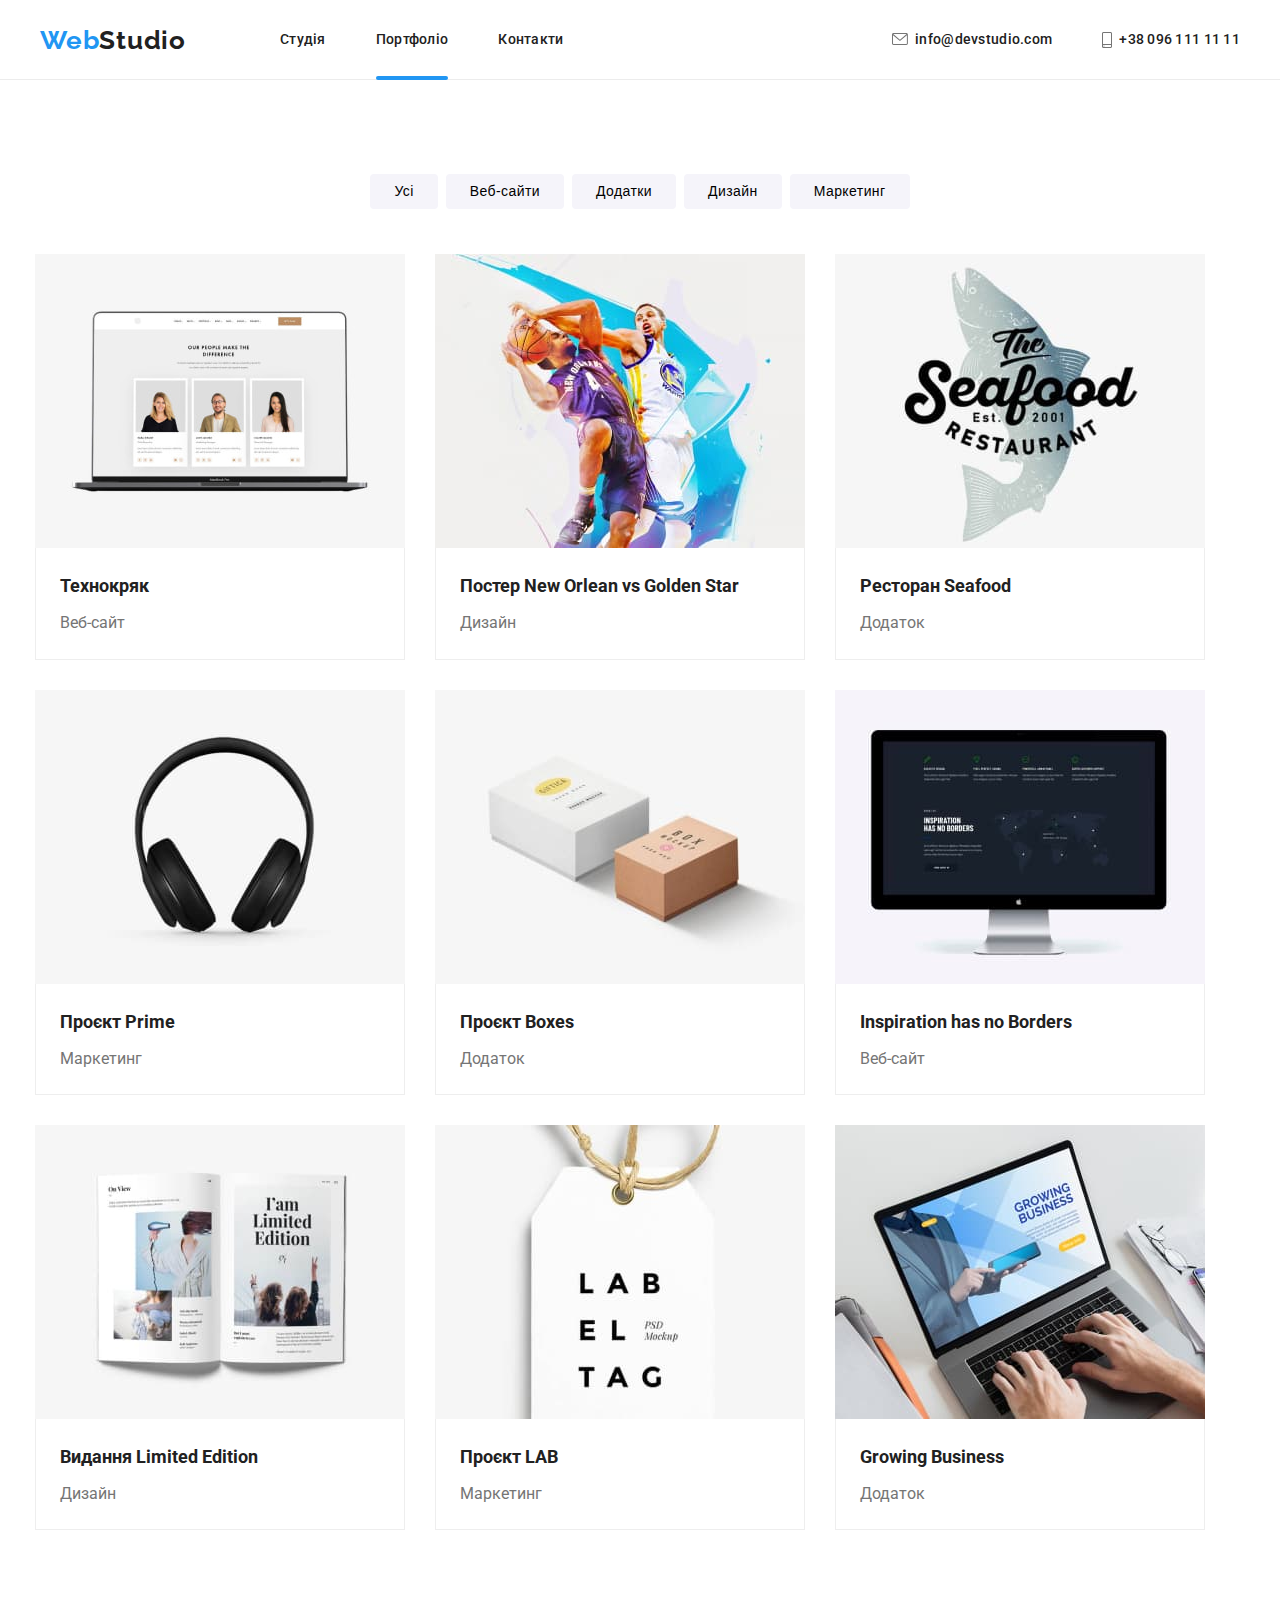
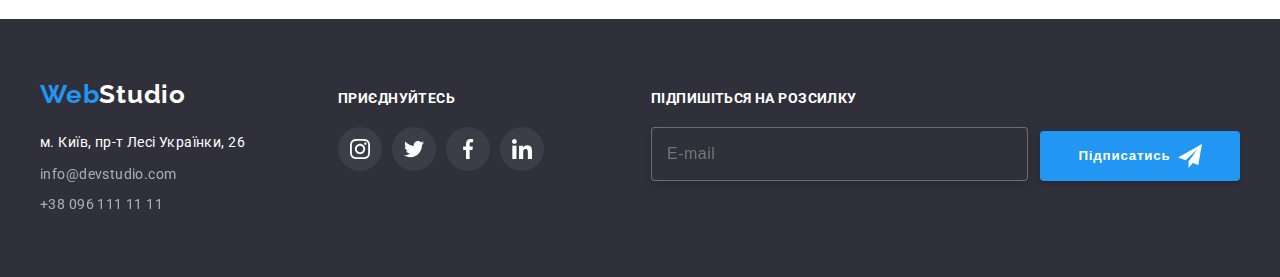
==== portfolio.html @ 6159f924 "Add files via upload" ====
<!DOCTYPE html>
<html lang="uk">
  <head>
    <meta charset="UTF-8" />
    <meta http-equiv="X-UA-Compatible" content="IE=edge" />
    <meta name="viewport" content="width=device-width, initial-scale=1.0" />
    <link rel="stylesheet" href="https://cdnjs.cloudflare.com/ajax/libs/modern-normalize/1.1.0/modern-normalize.min.css" integrity="sha512-wpPYUAdjBVSE4KJnH1VR1HeZfpl1ub8YT/NKx4PuQ5NmX2tKuGu6U/JRp5y+Y8XG2tV+wKQpNHVUX03MfMFn9Q==" crossorigin="anonymous" referrerpolicy="no-referrer" />
    <link rel="preconnect" href="https://fonts.googleapis.com" />
    <link rel="preconnect" href="https://fonts.gstatic.com" crossorigin />
    <link
      href="https://fonts.googleapis.com/css2?family=Raleway:wght@700&family=Roboto:wght@400;500;700;900&display=swap"
      rel="stylesheet"
    />
    <link rel="stylesheet" href="css/main.css" />
    <link rel="stylesheet" href="css/sasscomponents/page-header.css" />
    <link rel="stylesheet" href="css/sasscomponents/page-footer.css" />
    
    <title>portfolio__filter_btn</title>
  </head>
  <body>
    <header class="header">
      <div class="container">
        <a class="head__logo" href="index.html"
          ><span class="head__span_logo">Web</span>Studio</a
        >
        <nav class="nav">
          <ul class="nav__list">
            <li class="nav__list-item">
              <a href="index.html " class="nav__link">Студія</a>
            </li>
            <li class="nav__list-item">
              <a href="portfolio.html" class="head__activity nav__link">Портфоліо</a>
            </li>
            <li class="nav__list-item">
              <a href="#contacts" class="nav__link">Контакти</a>
            </li>
          </ul>
        </nav>
        <ul class="head__contacts_list">
          <li class="head__list-item_contacts">
            <a class="head__contacts_link" href="mailto:info@devstudio.com">
              <svg class="head__mail_icon" height="12px" width="16px">
                <use href="./image/sprait_new.svg#icon-envelope"></use>
              </svg>
              info@devstudio.com</a
            >
          </li>
          <li class="head__list-item_contacts">
            <a class="head__contacts_link" href="tel:+380961111111">
              <svg class="head__tel_icon" height="16px" width="10px">
                <use href="./image/sprait_new.svg#icon-smartphone"></use>
              </svg>
              +38 096 111 11 11</a
            >
          </li>
        </ul>
      </div>
    </header>
    <main class="main">

        <section class="project__section section">
          <div class="container">
          <ul class="project__list_filter">
            <li class="filter__list-item">
              <button id="filter__btn_all" class="portfolio__filter_btn"type="button">
                Усі
              </button>
            </li>
            <li class="filter__list-item">
              <button id="filter__btn_web" class="portfolio__filter_btn" type="button">
                Веб-сайти
              </button>
            </li>
            <li class="filter__list-item">
              <button id="filter__btn_app" class="portfolio__filter_btn" type="button">
                Додатки
              </button>
            </li>
            <li class="filter__list-item">
              <button id="filter__btn_design" class="portfolio__filter_btn" type="button">
                Дизайн
              </button>
              </li>
            <li class="filter__list-item">
              <button id="filter__btn_marketing" class="portfolio__filter_btn" type="button">
                Маркетинг
              </button>
            </li>
          </ul>
          <ul class="project__list">
            <li class="project__list-item">
              <a href="#">
              <div class="project__hover_block">
                <img class="project__img"
                  src="image/project1.jpg"
                  alt="image"
                  width="370"
                  height="294"
                />
                <p class="project__hover_discription">
                     Ресурс пропонує комплексні пропозиції з різним рівнем функціоналу та сервісів.
                     Все це дозволить відвідувачу отримати вичерпні відомості про компанію чи приватну особу.
                  </p></div>
                <div class="project__block_text"> 
                  <h3 class="project__title">Технокряк</h3>
                <p class="project__discription">Веб-сайт</p></div>
              </a>
            </li>
            <li class="project__list-item">
              <a href="#">
                <div class="project__hover_block">
                  <img class="project__img"
                    src="image/project2.jpg"
                    alt="image"
                    width="370"
                    height="294"
                  />
                    <p class="project__hover_discription">
                    </p>
                  </div>
                <div class="project__block_text"> <h3 class="project__title">Постер New Orlean vs Golden Star</h3>
                <p class="project__discription">Дизайн</p></div>
              </a>
            </li>
            <li class="project__list-item">
              <a href="#">
                <div class="project__hover_block">
                  <img class="project__img"
                    src="image/project3.jpg"
                    alt="image"
                    width="370"
                    height="294"
                    />
<p class="project__hover_discription">
</p></div>
                <div class="project__block_text"><h3 class="project__title">Ресторан Seafood</h3>
                <p class="project__discription">Додаток</p></div>
              </a>
            </li>
            <li class="project__list-item">
              <a href="#">
                <div class="project__hover_block">
                  <img class="project__img"
                    src="image/project4.jpg"
                    alt="image"
                    width="370"
                    height="294"
                  />
<p class="project__hover_discription">
</p></div>
                <div class="project__block_text"><h3 class="project__title">Проєкт Prime</h3>
                <p class="project__discription">Маркетинг</p></div>
              </a>
            </li>
            <li class="project__list-item">
              <a href="#">
                <div class="project__hover_block">
                  <img class="project__img"
                    src="image/project5.jpg"
                    alt="image"
                    width="370"
                    height="294"
                  />
<p class="project__hover_discription">
</p></div>
                <div class="project__block_text"><h3 class="project__title">Проєкт Boxes</h3>
                <p class="project__discription">Додаток</p></div>
              </a>
            </li>
            <li class="project__list-item">
              <a href="#">
                <div class="project__hover_block">
                  <img class="project__img"
                    src="image/project6.jpg"
                    alt="image"
                    width="370"
                    height="294"
                  />
<p class="project__hover_discription">
</p></div>
                <div class="project__block_text"><h3 class="project__title">Inspiration has no Borders</h3>
                <p class="project__discription">Веб-сайт</p></div>
              </a>
            </li>
            <li class="project__list-item">
              <a href="#">
                <div class="project__hover_block">
                  <img class="project__img"
                    src="image/project7.jpg"
                    alt="image"
                    width="370"
                    height="294"
                  />
<p class="project__hover_discription">
</p></div>
                <div class="project__block_text"><h3 class="project__title">Видання Limited Edition</h3>
                <p class="project__discription">Дизайн</p></div>
              </a>
            </li>
            <li class="project__list-item">
              <a href="#">
                <div class="project__hover_block">
                  <img class="project__img"
                    src="image/project8.jpg"
                    alt="image"
                    width="370"
                    height="294"
                  />
<p class="project__hover_discription">
</p></div>
                <div class="project__block_text"><h3 class="project__title">Проєкт LAB</h3>
                <p class="project__discription">Маркетинг</p></div>
              </a>
            </li>
            <li class="project__list-item">
              <a href="#">
                <div class="project__hover_block">
                  <img class="project__img"
                    src="image/project9.jpg"
                    alt="image"
                    width="370"
                    height="294"
                  />
<p class="project__hover_discription">
</p></div>
                <div class="project__block_text"><h3 class="project__title">Growing Business</h3>
                <p class="project__discription">Додаток</p></div>
              </a>
            </li>
          </ul>
          </div>
        </section>
      </div>
    </main>
    <footer class="footer">
      <div class="container">
        <div class="footer__first_content">
          <a class="footer__logo" href="index.html"
            ><span class="footer__span_logo">Web</span>Studio</a
          >

          <address class="footer__address">
            <ul class="footer__address_list">
              <li class="address__list-item">
                <a
                  class="footer__address_link"
                  href="https://goo.gl/maps/acpGFTv24inK1z5D9"
                >
                  м. Київ, пр-т Лесі Українки, 26</a
                >
              </li>
              <li id="contact__list-item" class="contact-list-item">
                <a class="footer__link_mail" href="mailto:info@devstudio.com"
                  >info@devstudio.com</a
                >
              </li>
              <li class="contact__list-item">
                <a class="footer__link_num" href="tel:+380961111111"
                  >+38 096 111 11 11</a
                >
              </li>
            </ul>
          </address>
        </div>
        <div class="footer__social_content">
          <h3 class="footer__social_title">ПРИЄДНУЙТЕСЬ</h3>
          <ul class="footer__social_list">
            <li class="footer__list-item_icon">
              <a class="footer__link_icon" href=""
                ><svg width="20px" height="20px">
                  <use href="./image/sprait.svg#icon-instagram"></use></svg
              ></a>
            </li>
            <li class="footer__list-item_icon">
              <a class="footer__link_icon" href=""
                ><svg width="20px" height="20px">
                  <use href="./image/sprait.svg#icon-twitter"></use></svg
              ></a>
            </li>
            <li class="footer__list-item_icon">
              <a class="footer__link_icon" href=""
                ><svg width="20px" height="20px">
                  <use href="./image/sprait.svg#icon-facebook"></use></svg
              ></a>
            </li>
            <li class="footer__list-item_icon">
              <a class="footer__link_icon" href=""
                ><svg width="20px" height="20px">
                  <use href="./image/sprait.svg#icon-in"></use></svg
              ></a>
            </li>
          </ul>
        </div>
        <div class="footer__sending">
          <div class="footer__input">
            <form>
              <label class="footer__label_sending" for="footer__input_sending"
                >ПІДПИШІТЬСЯ НА РОЗСИЛКУ</label
              >

              <input
                class="footer__input_sending"
                type="email"
                id="footer__input_sending"
                name="footer__input_sending"
                placeholder="E-mail"
              />
            </form>
          </div>
          <div>
            <button class="footer__btn_send" type="button">
              Підписатись
              <svg class="footer_send_icon" width="24px" height="24px">
                <use href="./image/sprait_new.svg#icon-tg-send"></use>
              </svg>
            </button>
          </div>
        </div>
      </div>
    </footer>
  </body>
</html>
---- css/main.css ----
@import url(/sass/sasscomponents/main-backdrop.scss);
@import url(/sass/sasscomponents/page-footer.scss);
@import url(/sass/sasscomponents/page-header.scss);
/* line 2, C:/Users/38099/Desktop/goit-markup-hw-07/sass/main.scss */
body {
  font-family: "roboto", sans-serif;
  margin: 0;
  padding: 0;
  color: #000;
}

/* line 9, C:/Users/38099/Desktop/goit-markup-hw-07/sass/main.scss */
h1, h2, h3, h4, h5, p, ul {
  margin: 0;
  padding: 0;
}

/* line 13, C:/Users/38099/Desktop/goit-markup-hw-07/sass/main.scss */
img {
  display: block;
  max-width: 100%;
  height: auto;
}

/* line 18, C:/Users/38099/Desktop/goit-markup-hw-07/sass/main.scss */
.section {
  margin: 0;
  padding: 0;
  padding-bottom: 94px;
  width: 100%;
}

/* line 24, C:/Users/38099/Desktop/goit-markup-hw-07/sass/main.scss */
.container {
  margin-left: auto;
  margin-right: auto;
  width: 1200px;
  padding: 0px 15px;
}

/* line 30, C:/Users/38099/Desktop/goit-markup-hw-07/sass/main.scss */
:root {
  --accent-color: #2196f3;
  --secondary-accent-color: #188ce8;
  --primary-white-color: #fff;
  --dark-background: #2f303a;
  --text-font: "Roboto", sans-serif;
  --logo-font: "Raleway", sans-serif;
  --logo-font-size: 26px;
  --project-title-size: 18px;
  --project-discription-size: 16px;
  --primary-font-size: 14px;
  --hero-font-weight: 900;
  --bold-font-weight: 700;
  --medium-font-weight: 500;
  --title-text-color: #212121;
  --secondary-text-color: #757575;
  --regular-font-weight: 400;
}

/* line 56, C:/Users/38099/Desktop/goit-markup-hw-07/sass/main.scss */
.main {
  width: 100%;
}

/* line 58, C:/Users/38099/Desktop/goit-markup-hw-07/sass/main.scss */
.main .main__hero_section {
  background-image: linear-gradient(to right, #2f303a60, #2f303a60), url(../image/main-bg-img.jpg);
  background-repeat: no-repeat;
  max-width: 1600px;
  max-height: 600px;
  margin-left: auto;
  margin-right: auto;
  padding: 200px 0;
}

/* line 68, C:/Users/38099/Desktop/goit-markup-hw-07/sass/main.scss */
.main .main__features_section {
  padding-top: 94px;
}

/* line 69, C:/Users/38099/Desktop/goit-markup-hw-07/sass/main.scss */
.main .main__portfolio_section {
  background-color: #f5f4fa;
  width: 100%;
}

/* line 73, C:/Users/38099/Desktop/goit-markup-hw-07/sass/main.scss */
.main .main__clientage_section {
  padding-top: 94px;
}

/* line 76, C:/Users/38099/Desktop/goit-markup-hw-07/sass/main.scss */
.main__hero_section .container {
  display: flex;
  align-items: center;
  flex-direction: column;
  text-align: center;
}

/* line 82, C:/Users/38099/Desktop/goit-markup-hw-07/sass/main.scss */
.container {
  display: flex;
  align-items: baseline;
}

/* line 86, C:/Users/38099/Desktop/goit-markup-hw-07/sass/main.scss */
.container .hero__title {
  width: 696px;
  margin-right: auto;
  margin-left: auto;
  color: var(--primary-white-color);
  font-weight: 900;
  font-size: 44px;
  line-height: 1.25;
  letter-spacing: 0.06em;
  text-transform: uppercase;
}

/* line 98, C:/Users/38099/Desktop/goit-markup-hw-07/sass/main.scss */
.container .hero__btn {
  align-items: center;
  margin-top: 30px;
  width: 215px;
  height: 50px;
  border: none;
  box-shadow: 0px 4px 4px rgba(0, 0, 0, 0.15);
  border-radius: 4px;
  color: var(--primary-white-color);
  background-color: var(--accent-color);
  font-family: var(--text-font);
  font-weight: var(--bold-font-weight);
  font-size: 16px;
  line-height: 1.9;
  cursor: pointer;
  letter-spacing: 0.06em;
  transition: background-color 250ms cubic-bezier(0.4, 0, 0.2, 1);
}

/* line 116, C:/Users/38099/Desktop/goit-markup-hw-07/sass/main.scss */
.container .hero__btn:hover,
.container .hero__btn:focus {
  background-color: var(--secondary-accent-color);
}

/* line 122, C:/Users/38099/Desktop/goit-markup-hw-07/sass/main.scss */
.features__list {
  display: flex;
  margin: 0;
  padding: 0;
  list-style: none;
}

/* line 129, C:/Users/38099/Desktop/goit-markup-hw-07/sass/main.scss */
.features__list-item {
  width: 270px;
}

/* line 131, C:/Users/38099/Desktop/goit-markup-hw-07/sass/main.scss */
.features__list-item:not(:last-child) {
  margin-right: 30px;
}

/* line 132, C:/Users/38099/Desktop/goit-markup-hw-07/sass/main.scss */
.features__list-item .features__icon {
  width: 270px;
  height: 120px;
  margin-bottom: 30px;
  background-color: #f5f4fa;
  display: flex;
  align-items: center;
  justify-content: center;
}

/* line 141, C:/Users/38099/Desktop/goit-markup-hw-07/sass/main.scss */
.features__list-item .features__list-item_title {
  margin: 0;
  margin-bottom: 10px;
  font-weight: 700;
  font-size: 14px;
  line-height: 1.2;
  letter-spacing: 0.03em;
  text-transform: uppercase;
  color: var(--title-text-color);
}

/* line 151, C:/Users/38099/Desktop/goit-markup-hw-07/sass/main.scss */
.features__list-item .features__list-item_discription {
  margin: 0;
  font-size: 14px;
  line-height: 1.7;
  letter-spacing: 0.03em;
  color: var(--secondary-text-color);
}

/* line 160, C:/Users/38099/Desktop/goit-markup-hw-07/sass/main.scss */
.main__occupation_section .container {
  display: flex;
  align-items: center;
  flex-direction: column;
}

/* line 164, C:/Users/38099/Desktop/goit-markup-hw-07/sass/main.scss */
.main__occupation_section .container .occupation__title {
  margin: 0;
  margin-bottom: 50px;
  font-weight: var(--bold-font-weight);
  font-size: 36px;
  line-height: 1.16;
  letter-spacing: 0.03em;
  color: var(--title-text-color);
  text-align: center;
}

/* line 174, C:/Users/38099/Desktop/goit-markup-hw-07/sass/main.scss */
.main__occupation_section .container .occupation__ul {
  display: flex;
  padding: 0;
  list-style: none;
}

/* line 182, C:/Users/38099/Desktop/goit-markup-hw-07/sass/main.scss */
.main__occupation_list-item .occupation__img {
  position: relative;
}

/* line 185, C:/Users/38099/Desktop/goit-markup-hw-07/sass/main.scss */
.main__occupation_list-item .occupation__img_discription {
  display: flex;
  position: absolute;
  width: 370px;
  height: 70px;
  background-color: #2f303acc;
  transform: translateY(-70px);
  font-weight: 700;
  font-size: 14px;
  line-height: 16px;
  justify-content: center;
  align-items: center;
  text-decoration: none;
  letter-spacing: 0.03em;
  text-transform: uppercase;
  color: #fff;
}

/* line 202, C:/Users/38099/Desktop/goit-markup-hw-07/sass/main.scss */
.main__occupation_list-item:not(:last-child) {
  margin-right: 30px;
}

/* line 207, C:/Users/38099/Desktop/goit-markup-hw-07/sass/main.scss */
.main__portfolio_section {
  background-color: #f5f4fa;
  width: 100%;
  padding-top: 94px;
}

/* line 211, C:/Users/38099/Desktop/goit-markup-hw-07/sass/main.scss */
.main__portfolio_section .container {
  display: flex;
  align-items: center;
  flex-direction: column;
}

/* line 218, C:/Users/38099/Desktop/goit-markup-hw-07/sass/main.scss */
.container .our-team__title {
  text-align: center;
  margin: 0;
  margin-bottom: 50px;
  font-weight: var(--bold-font-weight);
  font-size: 36px;
  line-height: 1.16;
  letter-spacing: 0.03em;
  color: var(--title-text-color);
}

/* line 228, C:/Users/38099/Desktop/goit-markup-hw-07/sass/main.scss */
.container .our-team__ul {
  display: flex;
  padding: 0;
  margin: 0;
  list-style: none;
}

/* line 235, C:/Users/38099/Desktop/goit-markup-hw-07/sass/main.scss */
.our-team__list-item {
  box-shadow: 0px 1px 3px rgba(0, 0, 0, 0.12), 0px 1px 1px rgba(0, 0, 0, 0.14), 0px 2px 1px rgba(0, 0, 0, 0.2);
  border-radius: 0px 0px 4px 4px;
  text-align: center;
  background-color: #fff;
}

/* line 241, C:/Users/38099/Desktop/goit-markup-hw-07/sass/main.scss */
.our-team__list-item:not(:last-child) {
  margin-right: 30px;
}

/* line 242, C:/Users/38099/Desktop/goit-markup-hw-07/sass/main.scss */
.our-team__list-item .our-team__person_block {
  padding: 30px 0;
}

/* line 245, C:/Users/38099/Desktop/goit-markup-hw-07/sass/main.scss */
.our-team__person_block .our-team__person_title {
  font-weight: var(--medium-font-weight);
  font-size: 16px;
  line-height: 1.2;
  margin: 0;
  margin-bottom: 10px;
  letter-spacing: 0.03em;
  color: var(--title-text-color);
}

/* line 254, C:/Users/38099/Desktop/goit-markup-hw-07/sass/main.scss */
.our-team__person_block .our-team__person_discription {
  font-size: 16px;
  color: #757575;
  line-height: 1.2;
  letter-spacing: 0.03em;
  margin: 0;
  margin-bottom: 16px;
}

/* line 262, C:/Users/38099/Desktop/goit-markup-hw-07/sass/main.scss */
.our-team__person_block .our-team__list_icon {
  display: flex;
  list-style: none;
  align-items: center;
  justify-content: center;
}

/* line 270, C:/Users/38099/Desktop/goit-markup-hw-07/sass/main.scss */
.our-team__list-item_icon:not(:last-child) {
  margin-right: 10px;
}

/* line 272, C:/Users/38099/Desktop/goit-markup-hw-07/sass/main.scss */
.our-team__link_icon {
  display: flex;
  text-decoration: none;
  background-color: #fff;
  align-items: center;
  justify-content: center;
  width: 44px;
  height: 44px;
  border-radius: 50%;
  fill: #afb1b8;
  transition: background-color 250ms cubic-bezier(0.4, 0, 0.2, 1);
}

/* line 283, C:/Users/38099/Desktop/goit-markup-hw-07/sass/main.scss */
.our-team__link_icon:hover, .our-team__link_icon:focus {
  background-color: var(--accent-color);
  fill: #fff;
}

/* line 291, C:/Users/38099/Desktop/goit-markup-hw-07/sass/main.scss */
.main__clientage_section .container {
  display: flex;
  align-items: center;
  flex-direction: column;
}

/* line 295, C:/Users/38099/Desktop/goit-markup-hw-07/sass/main.scss */
.main__clientage_section .container .clientage__title {
  text-align: center;
  margin: 0;
  margin-bottom: 50px;
  font-weight: var(--bold-font-weight);
  font-size: 36px;
  line-height: 1.16;
  letter-spacing: 0.03em;
  color: var(--title-text-color);
}

/* line 305, C:/Users/38099/Desktop/goit-markup-hw-07/sass/main.scss */
.main__clientage_section .container .clientage__list {
  display: flex;
  align-items: center;
  justify-content: space-between;
}

/* line 311, C:/Users/38099/Desktop/goit-markup-hw-07/sass/main.scss */
.clientage__list-item {
  display: flex;
}

/* line 313, C:/Users/38099/Desktop/goit-markup-hw-07/sass/main.scss */
.clientage__list-item:not(:last-child) {
  margin-right: 30px;
}

/* line 317, C:/Users/38099/Desktop/goit-markup-hw-07/sass/main.scss */
.clientage__link_icon {
  display: flex;
  align-items: center;
  justify-content: center;
  border: 1px solid #afb1b8;
  border-radius: 4px;
  width: 170px;
  height: 92px;
  transition: border 250ms cubic-bezier(0.4, 0, 0.2, 1);
}

/* line 326, C:/Users/38099/Desktop/goit-markup-hw-07/sass/main.scss */
.clientage__link_icon:focus, .clientage__link_icon:hover {
  border: 1px solid #2196f3;
}

/* line 327, C:/Users/38099/Desktop/goit-markup-hw-07/sass/main.scss */
.clientage__link_icon:focus, .clientage__link_icon:hover .clientage__icon {
  fill: #2196f3;
}

/* line 328, C:/Users/38099/Desktop/goit-markup-hw-07/sass/main.scss */
.clientage__link_icon .clientage__icon {
  transition: fill 250ms cubic-bezier(0.4, 0, 0.2, 1);
  fill: #afb1b8;
}

/* line 335, C:/Users/38099/Desktop/goit-markup-hw-07/sass/main.scss */
.project__section {
  padding-top: 94px;
}

/* line 337, C:/Users/38099/Desktop/goit-markup-hw-07/sass/main.scss */
.project__section .container {
  display: flex;
  align-items: center;
  flex-direction: column;
}

/* line 347, C:/Users/38099/Desktop/goit-markup-hw-07/sass/main.scss */
.container .project__list {
  display: flex;
  flex-wrap: wrap;
  margin: -20px;
  list-style: none;
  font-weight: var(--medium-font-weight);
  font-size: var(--primary-font-size);
}

/* line 357, C:/Users/38099/Desktop/goit-markup-hw-07/sass/main.scss */
.container .project__list_filter {
  display: flex;
  list-style: none;
  justify-content: center;
  margin-bottom: 50px;
}

/* line 365, C:/Users/38099/Desktop/goit-markup-hw-07/sass/main.scss */
.filter__list-item {
  font-family: inherit;
  font-style: inherit;
  line-height: 1.625;
  letter-spacing: inherit;
  color: inherit;
}

/* line 371, C:/Users/38099/Desktop/goit-markup-hw-07/sass/main.scss */
.filter__list-item:not(:last-child) {
  margin-right: 8px;
}

/* line 374, C:/Users/38099/Desktop/goit-markup-hw-07/sass/main.scss */
.filter__list-item button {
  font-weight: var(--medium-font-weight);
  border-radius: 4px;
  border: none;
  cursor: pointer;
  background-color: #f5f4fa;
  padding: 6px 24px;
  transition: box-shadow 250ms cubic-bezier(0.4, 0, 0.2, 1), background-color 250ms cubic-bezier(0.4, 0, 0.2, 1), color 250ms cubic-bezier(0.4, 0, 0.2, 1);
}

/* line 385, C:/Users/38099/Desktop/goit-markup-hw-07/sass/main.scss */
.filter__list-item button:hover,
.filter__list-item button:focus {
  box-shadow: 0px 4px 4px rgba(0, 0, 0, 0.25);
  background-color: var(--accent-color);
  color: var(--primary-white-color);
}

/* line 391, C:/Users/38099/Desktop/goit-markup-hw-07/sass/main.scss */
.filter__list-item .portfolio__filter_btn {
  margin: 0;
  font-weight: var(--medium-font-weight);
  font-size: 16px;
  line-height: 1.625;
  text-align: center;
  letter-spacing: 0.03em;
  font-weight: var(--medium-font-weight);
  font-size: var(--primary-font-size);
}

/* line 403, C:/Users/38099/Desktop/goit-markup-hw-07/sass/main.scss */
.project__list-item {
  margin: 15px;
}

/* line 405, C:/Users/38099/Desktop/goit-markup-hw-07/sass/main.scss */
.project__list-item a {
  position: relative;
  text-decoration: none;
  display: block;
  transition: color 250ms cubic-bezier(0.4, 0, 0.2, 1), background-color 250ms cubic-bezier(0.4, 0, 0.2, 1), box-shadow 250ms cubic-bezier(0.4, 0, 0.2, 1);
}

/* line 413, C:/Users/38099/Desktop/goit-markup-hw-07/sass/main.scss */
.project__list-item a:focus,
.project__list-item a:hover {
  box-shadow: 0px 1px 1px rgba(0, 0, 0, 0.12), 0px 4px 4px rgba(0, 0, 0, 0.06), 1px 4px 6px rgba(0, 0, 0, 0.16);
}

/* line 418, C:/Users/38099/Desktop/goit-markup-hw-07/sass/main.scss */
.project__list-item a:focus .project__hover_discription,
.project__list-item a:hover .project__hover_discription {
  transform: translateY(0%);
}

/* line 420, C:/Users/38099/Desktop/goit-markup-hw-07/sass/main.scss */
.project__list-item a .project__discription {
  margin: 0;
  font-size: var(--project-discription-size);
  line-height: 1.9;
  color: var(--secondary-text-color);
  font-weight: var(--regular-font-weight);
}

/* line 428, C:/Users/38099/Desktop/goit-markup-hw-07/sass/main.scss */
.project__hover_block {
  overflow: hidden;
  position: relative;
}

/* line 431, C:/Users/38099/Desktop/goit-markup-hw-07/sass/main.scss */
.project__hover_block .project__hover_discription {
  transition: background-color 250ms cubic-bezier(0.4, 0, 0.2, 1), transform 250ms cubic-bezier(0.4, 0, 0.2, 1);
  transform: translateY(101%);
  padding: 0;
  position: absolute;
  top: 0;
  left: 0;
  color: #fff;
  font-weight: 400;
  font-size: 18px;
  line-height: 1.55;
  letter-spacing: 0.03em;
  padding: 63px 24px;
  background-color: #2196f3e5;
  height: 294px;
  width: 370px;
}

/* line 450, C:/Users/38099/Desktop/goit-markup-hw-07/sass/main.scss */
.project__block_text {
  border-bottom: 1px #eeeeee solid;
  border-right: 1px #eeeeee solid;
  border-left: 1px #eeeeee solid;
  padding: 20px 24px;
}

/* line 455, C:/Users/38099/Desktop/goit-markup-hw-07/sass/main.scss */
.project__block_text .project__title {
  margin: 0;
  margin-bottom: 4px;
  color: var(--title-text-color);
  font-weight: var(--bold-font-weight);
  font-size: var(--project-title-size);
  line-height: 2;
}

/*# sourceMappingURL=main.css.map */
---- css/sasscomponents/page-header.css ----
/* line 3, C:/Users/38099/Desktop/goit-markup-hw-07/sass/sasscomponents/page-header.scss */
.header {
  background: #fff;
  border-bottom: 1px solid #ececec;
}

/* line 5, C:/Users/38099/Desktop/goit-markup-hw-07/sass/sasscomponents/page-header.scss */
.header .container {
  align-items: center;
  display: flex;
}

/* line 11, C:/Users/38099/Desktop/goit-markup-hw-07/sass/sasscomponents/page-header.scss */
.head__logo {
  font-family: var(--logo-font);
  font-weight: var(--bold-font-weight);
  font-size: var(--logo-font-size);
  color: var(--title-text-color);
  text-decoration: none;
  list-style: none;
  letter-spacing: 0.03em;
  margin-right: 94px;
}

/* line 20, C:/Users/38099/Desktop/goit-markup-hw-07/sass/sasscomponents/page-header.scss */
.head__logo .head__span_logo {
  color: var(--accent-color);
}

/* line 26, C:/Users/38099/Desktop/goit-markup-hw-07/sass/sasscomponents/page-header.scss */
.nav__list {
  display: flex;
  list-style: none;
}

/* line 29, C:/Users/38099/Desktop/goit-markup-hw-07/sass/sasscomponents/page-header.scss */
.nav__list .nav__list-item {
  text-decoration: none;
  font-weight: var(--medium-font-weight);
  font-size: var(--primary-font-size);
  line-height: 1.1;
  letter-spacing: 0.02em;
}

/* line 36, C:/Users/38099/Desktop/goit-markup-hw-07/sass/sasscomponents/page-header.scss */
.nav__list .nav__list-item:not(:last-child) {
  margin-right: 50px;
}

/* line 39, C:/Users/38099/Desktop/goit-markup-hw-07/sass/sasscomponents/page-header.scss */
.nav__list .nav__link {
  display: block;
  position: relative;
  padding-top: 32px;
  padding-bottom: 32px;
  text-decoration: none;
  color: var(--title-text-color);
  transition: color 250ms cubic-bezier(0.4, 0, 0.2, 1);
}

/* line 48, C:/Users/38099/Desktop/goit-markup-hw-07/sass/sasscomponents/page-header.scss */
.nav__list .nav__link:hover, .nav__list .nav__link:focus {
  color: var(--accent-color);
}

/* line 51, C:/Users/38099/Desktop/goit-markup-hw-07/sass/sasscomponents/page-header.scss */
.head__activity {
  color: var(--accent-color);
}

/* line 53, C:/Users/38099/Desktop/goit-markup-hw-07/sass/sasscomponents/page-header.scss */
.head__activity:after {
  display: block;
  position: absolute;
  content: "";
  width: 100%;
  height: 4px;
  border-radius: 2px;
  bottom: -1px;
  background-color: var(--accent-color);
}

/* line 65, C:/Users/38099/Desktop/goit-markup-hw-07/sass/sasscomponents/page-header.scss */
.head__contacts_list {
  display: flex;
  margin: 0;
  padding: 0;
  margin-left: auto;
  list-style: none;
}

/* line 71, C:/Users/38099/Desktop/goit-markup-hw-07/sass/sasscomponents/page-header.scss */
.head__contacts_list .head__list-item_contacts:not(:last-child) {
  margin-right: 50px;
}

/* line 73, C:/Users/38099/Desktop/goit-markup-hw-07/sass/sasscomponents/page-header.scss */
.head__contacts_link {
  display: flex;
  align-items: center;
  padding: 2px 0;
  color: var(--secondary-text-color);
  fill: var(--secondary-text-color);
  text-decoration: none;
  font-weight: var(--medium-font-weight);
  font-size: var(--primary-font-size);
  line-height: 1.1;
  letter-spacing: 0.02em;
  text-decoration: none;
  color: var(--title-text-color);
  transition: fill 250ms cubic-bezier(0.4, 0, 0.2, 1), color 250ms cubic-bezier(0.4, 0, 0.2, 1);
}

/* line 88, C:/Users/38099/Desktop/goit-markup-hw-07/sass/sasscomponents/page-header.scss */
.head__contacts_link:hover, .head__contacts_link:focus {
  color: var(--accent-color);
  fill: var(--accent-color);
}

/* line 92, C:/Users/38099/Desktop/goit-markup-hw-07/sass/sasscomponents/page-header.scss */
.head__contacts_link .head__mail_icon {
  margin-right: 7px;
}

/* line 93, C:/Users/38099/Desktop/goit-markup-hw-07/sass/sasscomponents/page-header.scss */
.head__contacts_link .head__tel_icon {
  margin-right: 7px;
}

/*# sourceMappingURL=page-header.css.map */
---- css/sasscomponents/page-footer.css ----
/* line 1, C:/Users/38099/Desktop/goit-markup-hw-07/sass/sasscomponents/page-footer.scss */
.footer {
  background-color: var(--dark-background);
  width: 100%;
  padding: 60px 0;
}

/* line 5, C:/Users/38099/Desktop/goit-markup-hw-07/sass/sasscomponents/page-footer.scss */
.footer .container {
  display: flex;
  align-items: baseline;
}

/* line 12, C:/Users/38099/Desktop/goit-markup-hw-07/sass/sasscomponents/page-footer.scss */
.container .footer__social_content {
  margin-left: 93px;
}

/* line 16, C:/Users/38099/Desktop/goit-markup-hw-07/sass/sasscomponents/page-footer.scss */
.container .footer__sending {
  display: flex;
  align-items: flex-end;
  margin-left: auto;
}

/* line 24, C:/Users/38099/Desktop/goit-markup-hw-07/sass/sasscomponents/page-footer.scss */
.footer__first_content .footer__logo {
  color: var(--primary-white-color);
}

/* line 27, C:/Users/38099/Desktop/goit-markup-hw-07/sass/sasscomponents/page-footer.scss */
.footer__first_content .footer__address {
  margin-top: 20px;
  font-style: normal;
}

/* line 35, C:/Users/38099/Desktop/goit-markup-hw-07/sass/sasscomponents/page-footer.scss */
.footer__logo {
  text-decoration: none;
  color: var(--primary-white-color);
  font-family: "Raleway";
  font-weight: var(--bold-font-weight);
  font-size: 26px;
  line-height: 1.2;
  letter-spacing: 0.03em;
}

/* line 43, C:/Users/38099/Desktop/goit-markup-hw-07/sass/sasscomponents/page-footer.scss */
.footer__logo .footer__span_logo {
  color: var(--accent-color);
}

/* line 49, C:/Users/38099/Desktop/goit-markup-hw-07/sass/sasscomponents/page-footer.scss */
.footer__address_list {
  margin: 0;
  padding: 0;
}

/* line 52, C:/Users/38099/Desktop/goit-markup-hw-07/sass/sasscomponents/page-footer.scss */
.footer__address_list .address__list-item,
.footer__address_list .contact__list-item {
  list-style: none;
}

/* line 54, C:/Users/38099/Desktop/goit-markup-hw-07/sass/sasscomponents/page-footer.scss */
.footer__address_list #contact__list-item {
  display: block;
  margin-top: 9px;
  margin-bottom: 6px;
}

/* line 61, C:/Users/38099/Desktop/goit-markup-hw-07/sass/sasscomponents/page-footer.scss */
.footer__address_link {
  text-decoration: none;
  color: var(--primary-white-color);
  font-style: normal;
  font-weight: var(--regular-font-weight);
  font-size: 14px;
  line-height: 1.7;
  letter-spacing: 0.03em;
}

/* line 70, C:/Users/38099/Desktop/goit-markup-hw-07/sass/sasscomponents/page-footer.scss */
.footer__link_mail,
.footer__link_num {
  font-size: 14px;
  line-height: 1.7;
  letter-spacing: 0.03em;
  color: var(--primary-white-color);
  opacity: 60%;
  text-decoration: none;
  font-style: normal;
}

/* line 84, C:/Users/38099/Desktop/goit-markup-hw-07/sass/sasscomponents/page-footer.scss */
.footer__social_content {
  margin-left: 93px;
}

/* line 86, C:/Users/38099/Desktop/goit-markup-hw-07/sass/sasscomponents/page-footer.scss */
.footer__social_content .footer__social_title {
  font-weight: var(--bold-font-weight);
  color: #fff;
  font-size: 14px;
  line-height: 1.1;
  letter-spacing: 0.03em;
}

/* line 93, C:/Users/38099/Desktop/goit-markup-hw-07/sass/sasscomponents/page-footer.scss */
.footer__social_content .footer__social_list {
  display: flex;
  list-style: none;
  margin: 0;
  padding: 0;
  margin-top: 20px;
}

/* line 104, C:/Users/38099/Desktop/goit-markup-hw-07/sass/sasscomponents/page-footer.scss */
.footer__list-item_icon:not(:last-child) {
  margin-right: 10px;
}

/* line 109, C:/Users/38099/Desktop/goit-markup-hw-07/sass/sasscomponents/page-footer.scss */
.footer__link_icon {
  display: flex;
  text-decoration: none;
  background-color: #ffffff10;
  align-items: center;
  justify-content: center;
  width: 44px;
  height: 44px;
  border-radius: 50%;
  fill: #fff;
  transition: background-color 250ms cubic-bezier(0.4, 0, 0.2, 1);
}

/* line 120, C:/Users/38099/Desktop/goit-markup-hw-07/sass/sasscomponents/page-footer.scss */
.footer__link_icon:focus, .footer__link_icon:hover {
  background-color: var(--accent-color);
  fill: #fff;
}

/* line 128, C:/Users/38099/Desktop/goit-markup-hw-07/sass/sasscomponents/page-footer.scss */
.footer__block_sending {
  display: flex;
  align-items: flex-end;
  margin-left: auto;
}

/* line 134, C:/Users/38099/Desktop/goit-markup-hw-07/sass/sasscomponents/page-footer.scss */
.footer__label_sending {
  display: block;
  margin-bottom: 20px;
  color: #fff;
  font-weight: 700;
  font-size: 14px;
  line-height: 1.1;
  letter-spacing: 0.03em;
}

/* line 143, C:/Users/38099/Desktop/goit-markup-hw-07/sass/sasscomponents/page-footer.scss */
.footer__input_sending {
  padding-left: 15px;
  display: flex;
  align-items: center;
  width: 358px;
  height: 50px;
  background-color: #2f303a;
  border: 1px solid #ffffff4d;
  filter: drop-shadow(0px 4px 4px rgba(0, 0, 0, 0.15));
  border-radius: 4px;
  font-weight: 400;
  font-size: 16px;
  line-height: 1.25;
  letter-spacing: 0.03em;
  color: #ffffff60;
  outline: none;
}

/* line 161, C:/Users/38099/Desktop/goit-markup-hw-07/sass/sasscomponents/page-footer.scss */
.footer__btn_send {
  padding: 0;
  margin-left: 12px;
  display: flex;
  width: 200px;
  height: 50px;
  background-color: #2196f3;
  color: #fff;
  font-weight: 700;
  line-height: 1.9;
  letter-spacing: 0.06em;
  align-items: center;
  justify-content: center;
  box-shadow: 0px 4px 4px rgba(0, 0, 0, 0.15);
  border: none;
  border-radius: 4px;
}

/* line 177, C:/Users/38099/Desktop/goit-markup-hw-07/sass/sasscomponents/page-footer.scss */
.footer__btn_send .footer_send_icon {
  margin-left: 7px;
  fill: #fff;
}

/*# sourceMappingURL=page-footer.css.map */
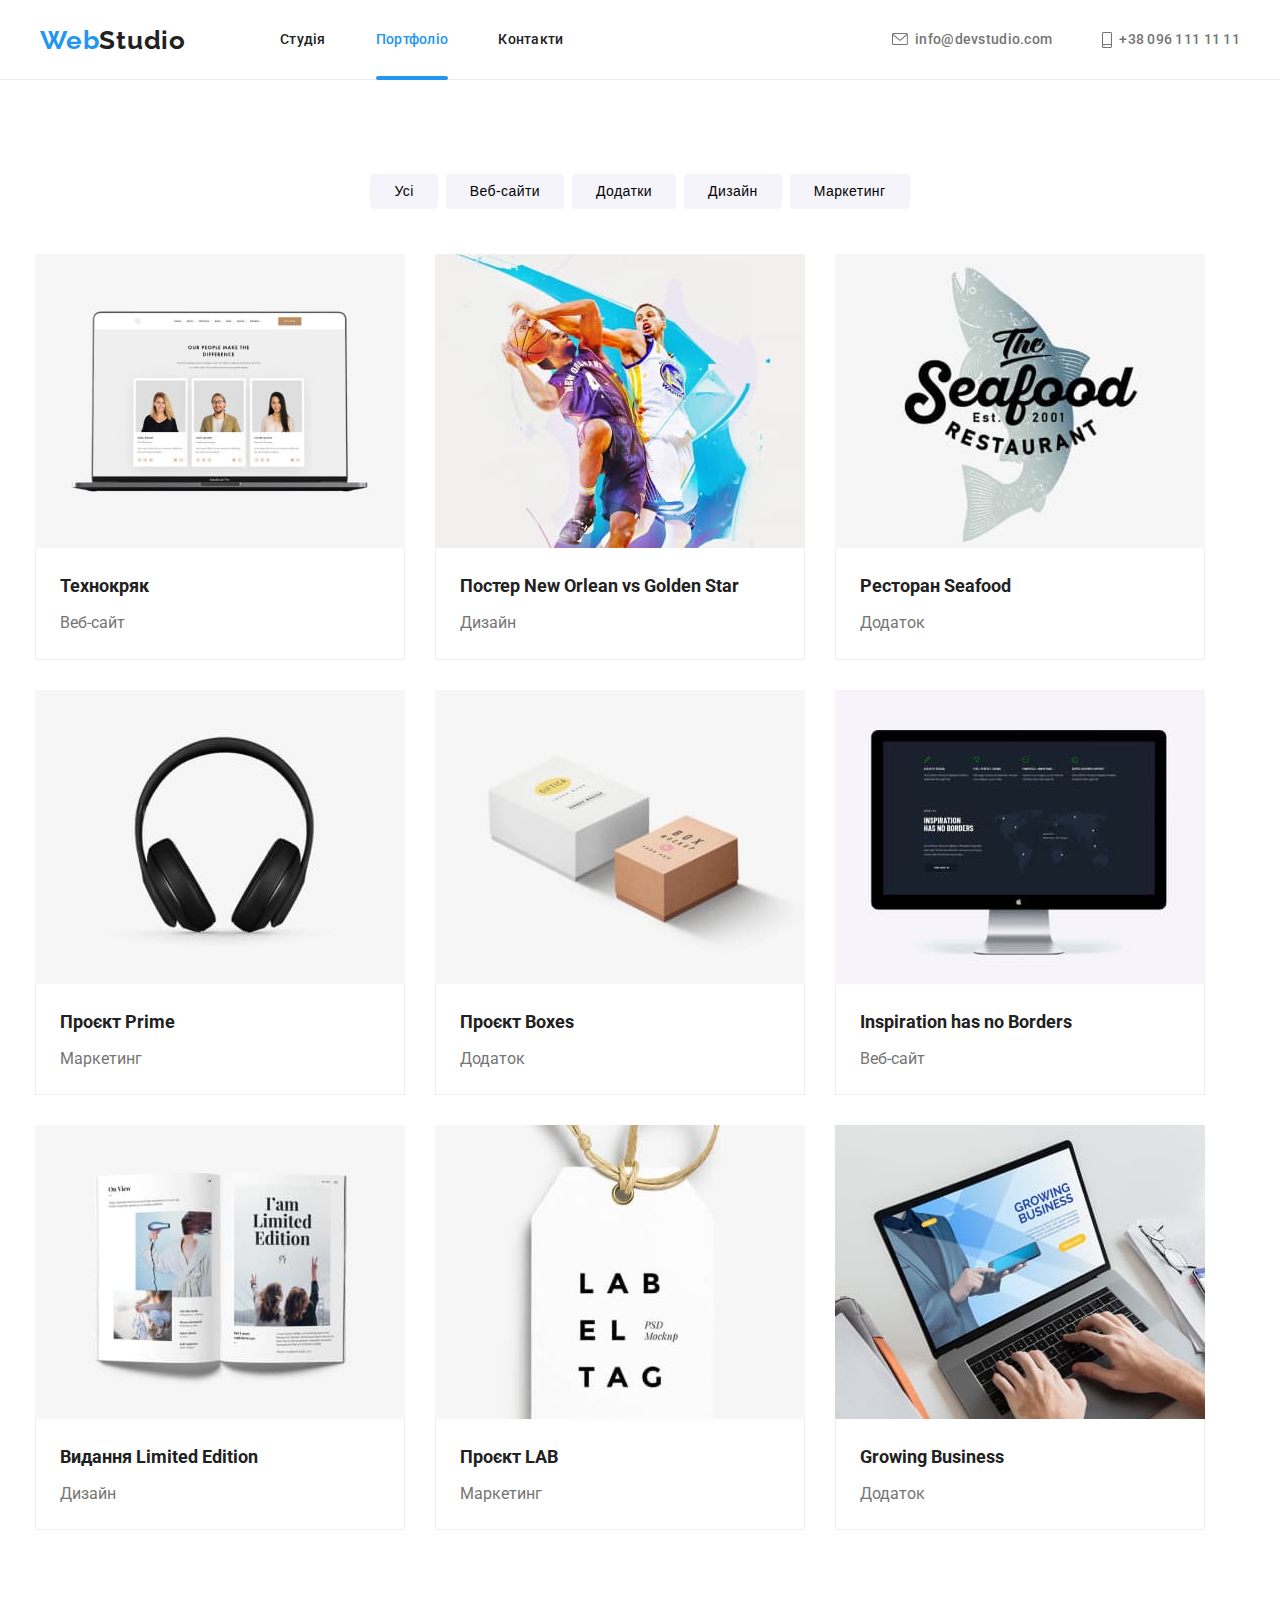
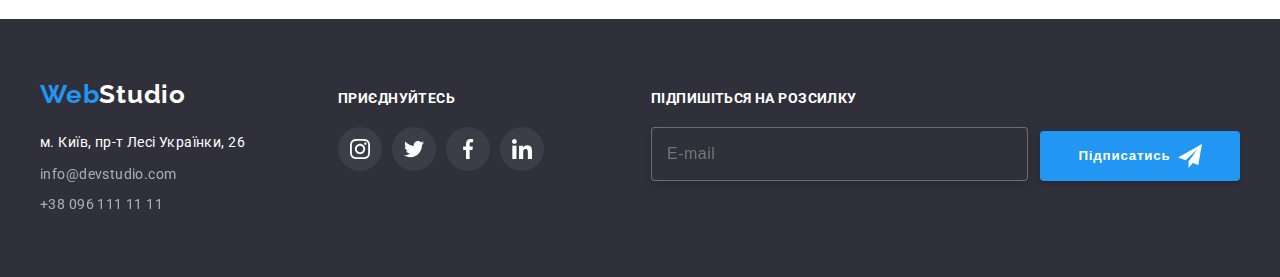
==== commit 8f730451: "Add files via upload" ====
--- a/portfolio.html
+++ b/portfolio.html
@@ -11,10 +11,7 @@
       href="https://fonts.googleapis.com/css2?family=Raleway:wght@700&family=Roboto:wght@400;500;700;900&display=swap"
       rel="stylesheet"
     />
-    <link rel="stylesheet" href="css/main.css" />
-    <link rel="stylesheet" href="css/sasscomponents/page-header.css" />
-    <link rel="stylesheet" href="css/sasscomponents/page-footer.css" />
-    
+    <link rel="stylesheet" href="css/main.min.css" />   
     <title>portfolio__filter_btn</title>
   </head>
   <body>
@@ -29,7 +26,7 @@
               <a href="index.html " class="nav__link">Студія</a>
             </li>
             <li class="nav__list-item">
-              <a href="portfolio.html" class="head__activity nav__link">Портфоліо</a>
+              <a href="portfolio.html" id="head__activity" class=" nav__link">Портфоліо</a>
             </li>
             <li class="nav__list-item">
               <a href="#contacts" class="nav__link">Контакти</a>
--- a/css/main.min.css
+++ b/css/main.min.css
@@ -0,0 +1 @@
+.header{background:#fff;border-bottom:1px solid #ececec}.header .container{align-items:center;display:flex}.head__logo{font-family:var(--logo-font);font-weight:var(--bold-font-weight);font-size:var(--logo-font-size);color:var(--title-text-color);text-decoration:none;list-style:none;letter-spacing:.03em;margin-right:94px}.head__logo .head__span_logo{color:var(--accent-color)}.nav__list{display:flex;list-style:none}.nav__list .nav__list-item{text-decoration:none;font-weight:var(--medium-font-weight);font-size:var(--primary-font-size);line-height:1.1;letter-spacing:.02em}.nav__list .nav__list-item:not(:last-child){margin-right:50px}.nav__list .nav__link{display:block;position:relative;padding-top:32px;padding-bottom:32px;text-decoration:none;color:var(--title-text-color);transition:color 250ms cubic-bezier(0.4, 0, 0.2, 1)}.nav__list .nav__link:hover,.nav__list .nav__link:focus{color:var(--accent-color)}#head__activity{color:var(--accent-color)}#head__activity:after{display:block;position:absolute;content:"";width:100%;height:4px;border-radius:2px;bottom:-1px;background-color:var(--accent-color)}.head__contacts_list{display:flex;margin:0;padding:0;margin-left:auto;list-style:none}.head__contacts_list .head__list-item_contacts:not(:last-child){margin-right:50px}.head__contacts_link{display:flex;align-items:center;padding:2px 0;color:var(--secondary-text-color);fill:var(--secondary-text-color);text-decoration:none;font-weight:var(--medium-font-weight);font-size:var(--primary-font-size);line-height:1.1;letter-spacing:.02em;text-decoration:none;transition:fill 250ms cubic-bezier(0.4, 0, 0.2, 1),color 250ms cubic-bezier(0.4, 0, 0.2, 1)}.head__contacts_link:hover,.head__contacts_link:focus{color:var(--accent-color);fill:var(--accent-color)}.head__contacts_link .head__mail_icon{margin-right:7px}.head__contacts_link .head__tel_icon{margin-right:7px}.footer{background-color:var(--dark-background);width:100%;padding:60px 0}.footer .container{display:flex;align-items:baseline}.container .footer__social_content{margin-left:93px}.container .footer__sending{display:flex;align-items:flex-end;margin-left:auto}.footer__first_content .footer__logo{color:var(--primary-white-color)}.footer__first_content .footer__address{margin-top:20px;font-style:normal}.footer__logo{text-decoration:none;color:var(--primary-white-color);font-family:"Raleway";font-weight:var(--bold-font-weight);font-size:26px;line-height:1.2;letter-spacing:.03em}.footer__logo .footer__span_logo{color:var(--accent-color)}.footer__address_list{margin:0;padding:0}.footer__address_list .address__list-item,.footer__address_list .contact__list-item{list-style:none}.footer__address_list #contact__list-item{display:block;margin-top:9px;margin-bottom:6px}.footer__address_link{text-decoration:none;color:var(--primary-white-color);font-style:normal;font-weight:var(--regular-font-weight);font-size:14px;line-height:1.7;letter-spacing:.03em}.footer__link_mail,.footer__link_num{font-size:14px;line-height:1.7;letter-spacing:.03em;color:var(--primary-white-color);opacity:60%;text-decoration:none;font-style:normal}.footer__social_content{margin-left:93px}.footer__social_content .footer__social_title{font-weight:var(--bold-font-weight);color:#fff;font-size:14px;line-height:1.1;letter-spacing:.03em}.footer__social_content .footer__social_list{display:flex;list-style:none;margin:0;padding:0;margin-top:20px}.footer__list-item_icon:not(:last-child){margin-right:10px}.footer__link_icon{display:flex;text-decoration:none;background-color:rgba(255,255,255,.062745098);align-items:center;justify-content:center;width:44px;height:44px;border-radius:50%;fill:#fff;transition:background-color 250ms cubic-bezier(0.4, 0, 0.2, 1)}.footer__link_icon:focus,.footer__link_icon:hover{background-color:var(--accent-color);fill:#fff}.footer__block_sending{display:flex;align-items:flex-end;margin-left:auto}.footer__label_sending{display:block;margin-bottom:20px;color:#fff;font-weight:700;font-size:14px;line-height:1.1;letter-spacing:.03em}.footer__input_sending{padding-left:15px;display:flex;align-items:center;width:358px;height:50px;background-color:#2f303a;border:1px solid rgba(255,255,255,.3019607843);filter:drop-shadow(0px 4px 4px rgba(0, 0, 0, 0.15));border-radius:4px;font-weight:400;font-size:16px;line-height:1.25;letter-spacing:.03em;color:rgba(255,255,255,.3764705882);outline:none}.footer__btn_send{padding:0;margin-left:12px;display:flex;width:200px;height:50px;background-color:#2196f3;color:#fff;font-weight:700;line-height:1.9;letter-spacing:.06em;align-items:center;justify-content:center;box-shadow:0px 4px 4px rgba(0,0,0,.15);border:none;border-radius:4px}.footer__btn_send .footer_send_icon{margin-left:7px;fill:#fff}.backdrop{opacity:100%;position:fixed;top:0;left:0;width:100vw;height:100vh;background-color:rgba(0,0,0,.1254901961);transition:opacity 250ms cubic-bezier(0.4, 0, 0.2, 1),visibility 250ms cubic-bezier(0.4, 0, 0.2, 1)}.backdrop.is-hidden{opacity:0;visibility:hidden;pointer-events:none}.backdrop .modal__win{padding:40px;position:absolute;top:50%;left:50%;transform:translate(-50%, -50%);width:528px;height:580px;background-color:#fff;transition:transform 250ms cubic-bezier(0.4, 0, 0.2, 1)}.backdrop.is-hidden .modal__win{transform:translateY(200px)}.modal__btn_close{display:flex;position:absolute;padding:0;top:8px;right:8px;width:30px;height:30px;border:1px rgba(0,0,0,.1019607843) solid;border-radius:50%;background-color:#fff;align-items:center;justify-content:center;cursor:pointer;transition:fill 250ms cubic-bezier(0.4, 0, 0.2, 1)}.modal__btn_close:hover,.modal__btn_close:focus{fill:#2196f3}.modal__form{display:flex;align-items:center;flex-direction:column}.modal__h{font-weight:700;font-size:20px;line-height:1.15;text-align:center;letter-spacing:.03em;margin-bottom:12px;color:#212121}.modal__btn_send{margin-top:30px;width:200px;height:50px;background:#188ce8;border-radius:4px;transition:box-shadow 250ms cubic-bezier(0.4, 0, 0.2, 1);font-weight:700;font-size:16px;line-height:30px;color:#fff;border:none}.modal__btn_send:hover,.modal__btn_sendfocus{box-shadow:0px 4px 4px rgba(0,0,0,.15);border-radius:4px}.modal__label{font-weight:400;font-size:12px;line-height:1.2;letter-spacing:.01em;color:#757575}.modal__input{border:1px solid rgba(33,33,33,.2);border-radius:4px;width:448px;height:40px;padding:12px 40px;margin-bottom:10px;transition:border 250ms cubic-bezier(0.4, 0, 0.2, 1);outline:none}.modal__input:hover,.modal__input:focus{border:1px solid #2196f3}.modal__input:hover+.modal__icon{fill:#2196f3}.modal__input:focus+.modal__icon{fill:#2196f3}.modal__icon{fill:#212121;display:flex;position:absolute;transform:translateY(-37px) translateX(10px);pointer-events:none;width:12px;height:12px;transition:fill 250ms cubic-bezier(0.4, 0, 0.2, 1)}.modal__textarea{width:448px;height:120px;padding:12px 16px;border:1px solid rgba(33,33,33,.2);transition:border 250ms cubic-bezier(0.4, 0, 0.2, 1);margin-bottom:20px;resize:none;outline:none}.modal__textarea:hover,.modal__textarea:focus{border:1px solid #2196f3}.modal__textarea::-moz-placeholder{font-size:12px;line-height:1.17;letter-spacing:.01em;color:rgba(117,117,117,.5)}.modal__textarea:-ms-input-placeholder{font-size:12px;line-height:1.17;letter-spacing:.01em;color:rgba(117,117,117,.5)}.modal__textarea::placeholder{font-size:12px;line-height:1.17;letter-spacing:.01em;color:rgba(117,117,117,.5)}.modal__label_check-box+.modal__check-box{-webkit-user-select:none;-moz-user-select:none;-ms-user-select:none;user-select:none}.modal__label_check-box::before{content:"";display:inline-block;width:16px;height:15px;flex-shrink:0;flex-grow:0;cursor:pointer;border:1px solid #adb5bd;border-radius:4px;background-repeat:no-repeat;background-position:center;background-size:13px 10px;margin-right:7px;transition:border 250ms cubic-bezier(0.4, 0, 0.2, 1)}.modal__link_check-box{margin-left:4px;color:#2196f3;outline:none}.modal__check-box{position:absolute;z-index:-1;opacity:0}.modal__check-box:focus+.modal__label_check-box::before,.modal__check-box:hover+.modal__label_check-box::before{border:1px solid #2196f3}.modal__check-box:checked+.modal__label_check-box::before{background-image:url(/../image/cheked.png);background-color:#2196f3;background-repeat:no-repeat;background-position:center;border:none}body{font-family:"roboto",sans-serif;margin:0;padding:0;color:#000}h1,h2,h3,h4,h5,p,ul{margin:0;padding:0}img{display:block;max-width:100%;height:auto}.section{margin:0;padding:0;padding-bottom:94px;width:100%}.container{margin-left:auto;margin-right:auto;width:1200px;padding:0px 15px}:root{--accent-color: #2196f3;--secondary-accent-color: #188ce8;--primary-white-color: #fff;--dark-background: #2f303a;--text-font: "Roboto", sans-serif;--logo-font: "Raleway", sans-serif;--logo-font-size: 26px;--project-title-size: 18px;--project-discription-size: 16px;--primary-font-size: 14px;--hero-font-weight: 900;--bold-font-weight: 700;--medium-font-weight: 500;--title-text-color: #212121;--secondary-text-color: #757575;--regular-font-weight: 400}.main{width:100%}.main .main__hero_section{background-image:linear-gradient(to right, rgba(47, 48, 58, 0.3764705882), rgba(47, 48, 58, 0.3764705882)),url(../image/main-bg-img.jpg);background-repeat:no-repeat;max-width:1600px;max-height:600px;margin-left:auto;margin-right:auto;padding:200px 0}.main .main__features_section{padding-top:94px}.main .main__portfolio_section{background-color:#f5f4fa;width:100%}.main .main__clientage_section{padding-top:94px}.main__hero_section .container{display:flex;align-items:center;flex-direction:column;text-align:center}.container{display:flex;align-items:baseline}.container .hero__title{width:696px;margin-right:auto;margin-left:auto;color:var(--primary-white-color);font-weight:900;font-size:44px;line-height:1.25;letter-spacing:.06em;text-transform:uppercase}.container .hero__btn{align-items:center;margin-top:30px;width:215px;height:50px;border:none;box-shadow:0px 4px 4px rgba(0,0,0,.15);border-radius:4px;color:var(--primary-white-color);background-color:var(--accent-color);font-family:var(--text-font);font-weight:var(--bold-font-weight);font-size:16px;line-height:1.9;cursor:pointer;letter-spacing:.06em;transition:background-color 250ms cubic-bezier(0.4, 0, 0.2, 1)}.container .hero__btn:hover,.container .hero__btn:focus{background-color:var(--secondary-accent-color)}.features__list{display:flex;margin:0;padding:0;list-style:none}.features__list-item{width:270px}.features__list-item:not(:last-child){margin-right:30px}.features__list-item .features__icon{width:270px;height:120px;margin-bottom:30px;background-color:#f5f4fa;display:flex;align-items:center;justify-content:center}.features__list-item .features__list-item_title{margin:0;margin-bottom:10px;font-weight:700;font-size:14px;line-height:1.2;letter-spacing:.03em;text-transform:uppercase;color:var(--title-text-color)}.features__list-item .features__list-item_discription{margin:0;font-size:14px;line-height:1.7;letter-spacing:.03em;color:var(--secondary-text-color)}.main__occupation_section .container{display:flex;align-items:center;flex-direction:column}.main__occupation_section .container .occupation__title{margin:0;margin-bottom:50px;font-weight:var(--bold-font-weight);font-size:36px;line-height:1.16;letter-spacing:.03em;color:var(--title-text-color);text-align:center}.main__occupation_section .container .occupation__ul{display:flex;padding:0;list-style:none}.main__occupation_list-item .occupation__img{position:relative}.main__occupation_list-item .occupation__img_discription{display:flex;position:absolute;width:370px;height:70px;background-color:rgba(47,48,58,.8);transform:translateY(-70px);font-weight:700;font-size:14px;line-height:16px;justify-content:center;align-items:center;text-decoration:none;letter-spacing:.03em;text-transform:uppercase;color:#fff}.main__occupation_list-item:not(:last-child){margin-right:30px}.main__portfolio_section{background-color:#f5f4fa;width:100%;padding-top:94px}.main__portfolio_section .container{display:flex;align-items:center;flex-direction:column}.container .our-team__title{text-align:center;margin:0;margin-bottom:50px;font-weight:var(--bold-font-weight);font-size:36px;line-height:1.16;letter-spacing:.03em;color:var(--title-text-color)}.container .our-team__ul{display:flex;padding:0;margin:0;list-style:none}.our-team__list-item{box-shadow:0px 1px 3px rgba(0,0,0,.12),0px 1px 1px rgba(0,0,0,.14),0px 2px 1px rgba(0,0,0,.2);border-radius:0px 0px 4px 4px;text-align:center;background-color:#fff}.our-team__list-item:not(:last-child){margin-right:30px}.our-team__list-item .our-team__person_block{padding:30px 0}.our-team__person_block .our-team__person_title{font-weight:var(--medium-font-weight);font-size:16px;line-height:1.2;margin:0;margin-bottom:10px;letter-spacing:.03em;color:var(--title-text-color)}.our-team__person_block .our-team__person_discription{font-size:16px;color:#757575;line-height:1.2;letter-spacing:.03em;margin:0;margin-bottom:16px}.our-team__person_block .our-team__list_icon{display:flex;list-style:none;align-items:center;justify-content:center}.our-team__list-item_icon:not(:last-child){margin-right:10px}.our-team__link_icon{display:flex;text-decoration:none;background-color:#fff;align-items:center;justify-content:center;width:44px;height:44px;border-radius:50%;fill:#afb1b8;transition:background-color 250ms cubic-bezier(0.4, 0, 0.2, 1)}.our-team__link_icon:hover,.our-team__link_icon:focus{background-color:var(--accent-color);fill:#fff}.main__clientage_section .container{display:flex;align-items:center;flex-direction:column}.main__clientage_section .container .clientage__title{text-align:center;margin:0;margin-bottom:50px;font-weight:var(--bold-font-weight);font-size:36px;line-height:1.16;letter-spacing:.03em;color:var(--title-text-color)}.main__clientage_section .container .clientage__list{display:flex;align-items:center;justify-content:space-between}.clientage__list-item{display:flex}.clientage__list-item:not(:last-child){margin-right:30px}.clientage__link_icon{display:flex;align-items:center;justify-content:center;border:1px solid #afb1b8;border-radius:4px;width:170px;height:92px;transition:border 250ms cubic-bezier(0.4, 0, 0.2, 1)}.clientage__link_icon:focus,.clientage__link_icon:hover{border:1px solid #2196f3}.clientage__link_icon:focus,.clientage__link_icon:hover .clientage__icon{fill:#2196f3}.clientage__link_icon .clientage__icon{transition:fill 250ms cubic-bezier(0.4, 0, 0.2, 1);fill:#afb1b8}.project__section{padding-top:94px}.project__section .container{display:flex;align-items:center;flex-direction:column}.container .project__list{display:flex;flex-wrap:wrap;margin:-20px;list-style:none;font-weight:var(--medium-font-weight);font-size:var(--primary-font-size)}.container .project__list_filter{display:flex;list-style:none;justify-content:center;margin-bottom:50px}.filter__list-item{font-family:inherit;font-style:inherit;line-height:1.625;letter-spacing:inherit;color:inherit}.filter__list-item:not(:last-child){margin-right:8px}.filter__list-item button{font-weight:var(--medium-font-weight);border-radius:4px;border:none;cursor:pointer;background-color:#f5f4fa;padding:6px 24px;transition:box-shadow 250ms cubic-bezier(0.4, 0, 0.2, 1),background-color 250ms cubic-bezier(0.4, 0, 0.2, 1),color 250ms cubic-bezier(0.4, 0, 0.2, 1)}.filter__list-item button:hover,.filter__list-item button:focus{box-shadow:0px 4px 4px rgba(0,0,0,.25);background-color:var(--accent-color);color:var(--primary-white-color)}.filter__list-item .portfolio__filter_btn{margin:0;font-weight:var(--medium-font-weight);font-size:16px;line-height:1.625;text-align:center;letter-spacing:.03em;font-weight:var(--medium-font-weight);font-size:var(--primary-font-size)}.project__list-item{margin:15px}.project__list-item a{position:relative;text-decoration:none;display:block;transition:color 250ms cubic-bezier(0.4, 0, 0.2, 1),background-color 250ms cubic-bezier(0.4, 0, 0.2, 1),box-shadow 250ms cubic-bezier(0.4, 0, 0.2, 1)}.project__list-item a:focus,.project__list-item a:hover{box-shadow:0px 1px 1px rgba(0,0,0,.12),0px 4px 4px rgba(0,0,0,.06),1px 4px 6px rgba(0,0,0,.16)}.project__list-item a:focus .project__hover_discription,.project__list-item a:hover .project__hover_discription{transform:translateY(0%)}.project__list-item a .project__discription{margin:0;font-size:var(--project-discription-size);line-height:1.9;color:var(--secondary-text-color);font-weight:var(--regular-font-weight)}.project__hover_block{overflow:hidden;position:relative}.project__hover_block .project__hover_discription{transition:background-color 250ms cubic-bezier(0.4, 0, 0.2, 1),transform 250ms cubic-bezier(0.4, 0, 0.2, 1);transform:translateY(101%);padding:0;position:absolute;top:0;left:0;color:#fff;font-weight:400;font-size:18px;line-height:1.55;letter-spacing:.03em;padding:63px 24px;background-color:rgba(33,150,243,.8980392157);height:294px;width:370px}.project__block_text{border-bottom:1px #eee solid;border-right:1px #eee solid;border-left:1px #eee solid;padding:20px 24px}.project__block_text .project__title{margin:0;margin-bottom:4px;color:var(--title-text-color);font-weight:var(--bold-font-weight);font-size:var(--project-title-size);line-height:2}/*# sourceMappingURL=main.min.css.map */